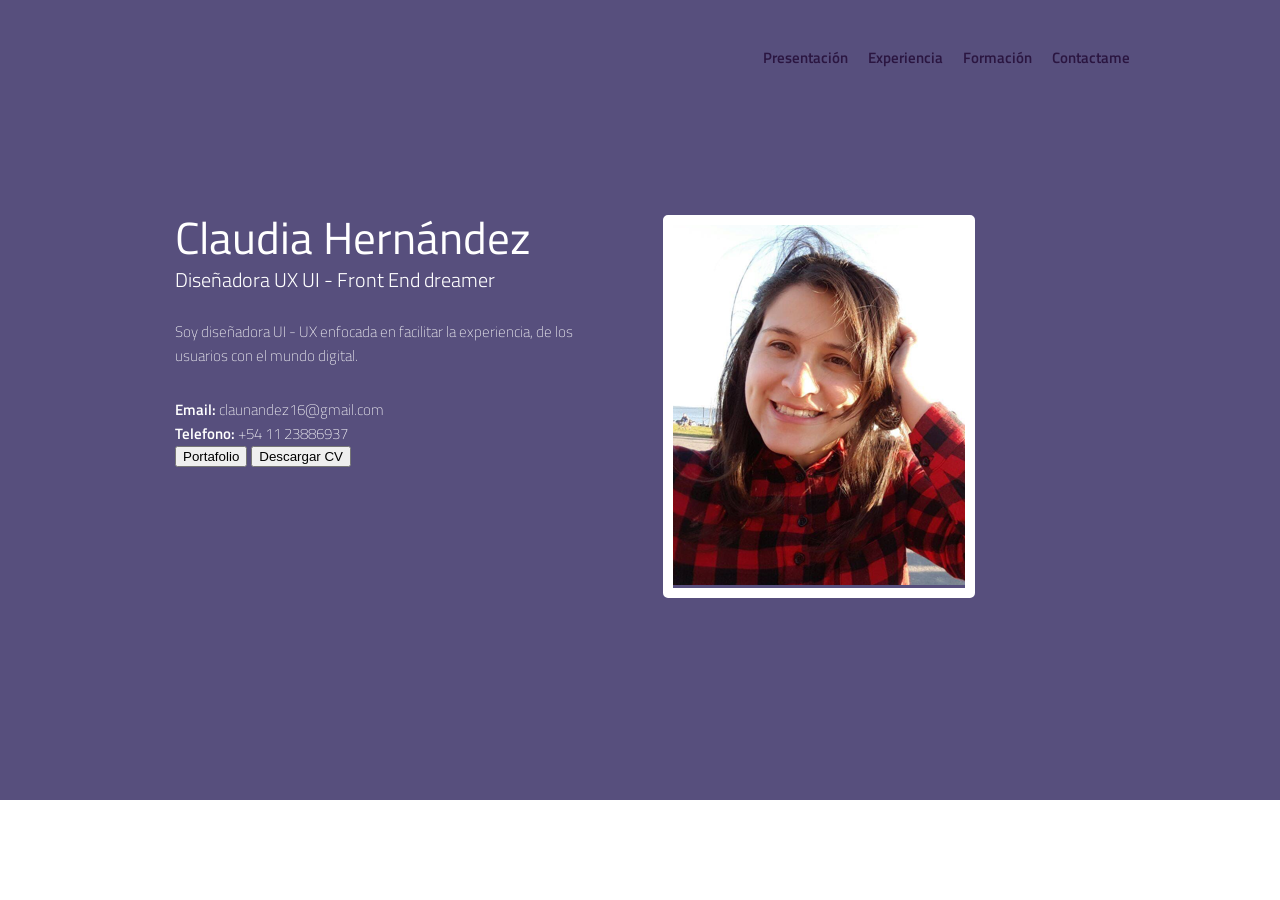
==== cv.html @ eb266351 "General information module" ====
<!DOCTYPE html>
<html lang="en">

<head>
    <meta charset="UTF-8">
    <meta name="viewport" content="width=device-width, initial-scale=1.0">
    <meta http-equiv="X-UA-Compatible" content="ie=edge">
    <link href="./css/reset.css" rel="stylesheet">
    <link href="./css/styles.css" rel="stylesheet">
    <link href="https://fonts.googleapis.com/css?family=Titillium+Web:200,300,400,600,700,900&display=swap" rel="stylesheet">
    <title>CV</title>
</head>

<body>
    <!--Módulo inicial-->
<div class="container">
    <div class="presentation">
        <nav>
            <ol>
                <li>Presentación</li>
                <li>Experiencia</li>
                <li>Formación</li>
                <li>Contactame</li>
            </ol>
        </nav>
        <article>
            <div class="general_info">
                <h1>Claudia Hernández</h1>
                <h2>Diseñadora UX UI - Front End dreamer</h2>
                <p>Soy diseñadora UI - UX enfocada en facilitar la experiencia, de los usuarios con el mundo digital.</p>
                <p><span>Email: </span>claunandez16@gmail.com <br><span>Telefono: </span> +54 11 23886937</p>
                <div>
                    <button name="button">Portafolio</button>
                    <button name="button">Descargar CV</button>
                </div>  
            </div>
            <div class="photo">
                <img src="images/photo.png">
            </div>
        </article>
        <aside>
        </aside>
    </div>
    <!--Logos-->
    <div>
    </div>
    <!--Experiencia laboral-->
    <div>
        <div></div>
        <div>
            <div></div>
            <div></div>
            <div></div>
        </div>
    </div>
    <!--Footer-->
    <footer>
        <div></div>
        <div></div>
    </footer>
</div>
</body>

</html>
---- css/styles.css ----
.presentation {
    background-color: #574F7D;
    height: 700px; 
    padding: 50px;
}

nav ol {
    display: flex;
    flex-direction: row;
    justify-content: flex-end;
    margin-right: 100px;
}

nav li {
    font-size: 15px;
    font-family: 'Titillium Web', sans-serif;
    font-weight: 600;
    color: #2B1641;
    padding-left: 20px;
}

article {
    padding: 150px 0px 0px 125px;
    display: flex;
    justify-content: space-between;
    width: 800px;
}

h1 {
    font-family: 'Titillium Web', sans-serif;
    font-size: 45px;
    color: #ffffff;
}

h2 {
    font-family: 'Titillium Web', sans-serif;
    font-size: 20px;
    color: #ffffff;
    font-weight: 300;
    margin-top: 10px;
}

p {
    margin-top: 30px;
    width: 400px;
    line-height: 24px;
}

.general_info p {
    font-family: 'Titillium Web', sans-serif;
    font-size: 15px;
    color: #ffffff;
    font-weight: 200;
}

span {
    font-weight: 600;
}

.photo {
    display: inline-block;
    border-radius: 5px;
    border: 10px solid #fff;
}
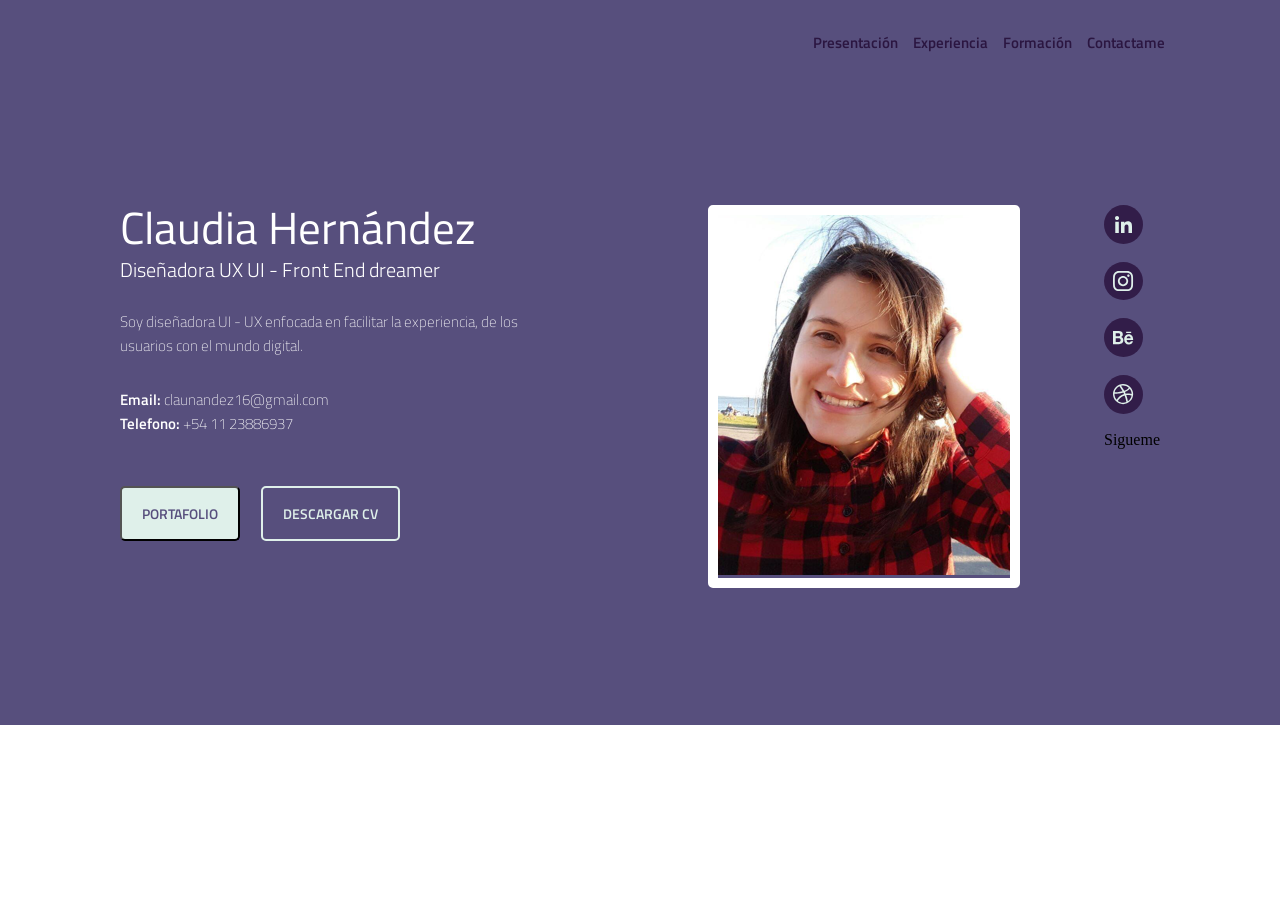
==== commit e875d661: "Primary module_second commit" ====
--- a/cv.html
+++ b/cv.html
@@ -13,8 +13,7 @@
 
 <body>
     <!--Módulo inicial-->
-<div class="container">
-    <div class="presentation">
+    <div class="container">
         <nav>
             <ol>
                 <li>Presentación</li>
@@ -23,42 +22,50 @@
                 <li>Contactame</li>
             </ol>
         </nav>
-        <article>
-            <div class="general_info">
-                <h1>Claudia Hernández</h1>
-                <h2>Diseñadora UX UI - Front End dreamer</h2>
-                <p>Soy diseñadora UI - UX enfocada en facilitar la experiencia, de los usuarios con el mundo digital.</p>
-                <p><span>Email: </span>claunandez16@gmail.com <br><span>Telefono: </span> +54 11 23886937</p>
-                <div>
-                    <button name="button">Portafolio</button>
-                    <button name="button">Descargar CV</button>
-                </div>  
-            </div>
-            <div class="photo">
-                <img src="images/photo.png">
-            </div>
-        </article>
-        <aside>
-        </aside>
-    </div>
-    <!--Logos-->
-    <div>
-    </div>
-    <!--Experiencia laboral-->
-    <div>
-        <div></div>
+        <div class="presentation">
+            <article>
+                <div class="general_info">
+                    <h1>Claudia Hernández</h1>
+                    <h2>Diseñadora UX UI - Front End dreamer</h2>
+                    <p>Soy diseñadora UI - UX enfocada en facilitar la experiencia, de los usuarios con el mundo digital.</p>
+                    <p><span>Email: </span>claunandez16@gmail.com <br><span>Telefono: </span> +54 11 23886937</p>
+                    <div class="main_buttons">
+                        <button class="b_primary" name="button">Portafolio</button>
+                        <button class="b_secondary" name="button">Descargar CV</button>
+                    </div>
+                </div>
+                <div class="photo">
+                    <img src="images/photo.png">
+                </div>
+            </article>
+            <aside>
+                <ul>
+                    <li><img src="images/linkedin.svg" alt="linkedin"></li>
+                    <li><img src="images/instagram.svg" alt="instagram"></li>
+                    <li><img src="images/behance.svg" alt="behance"></li>
+                    <li><img src="images/dribbble.svg" alt="linkedin"></li>
+                    <li>Sigueme</li>
+                </ul>
+            </aside>
+        </div>
+        <!--Logos-->
+        <div>
+        </div>
+        <!--Experiencia laboral-->
         <div>
             <div></div>
+            <div>
+                <div></div>
+                <div></div>
+                <div></div>
+            </div>
+        </div>
+        <!--Footer-->
+        <footer>
             <div></div>
             <div></div>
-        </div>
+        </footer>
     </div>
-    <!--Footer-->
-    <footer>
-        <div></div>
-        <div></div>
-    </footer>
-</div>
 </body>
 
 </html>
--- a/css/styles.css
+++ b/css/styles.css
@@ -1,8 +1,11 @@
-
 .presentation {
     background-color: #574F7D;
-    height: 700px; 
-    padding: 50px;
+    height: 400px;
+    padding: 120px;
+}
+
+nav {
+    background-color: #574F7D;
 }
 
 nav ol {
@@ -17,14 +20,14 @@
     font-family: 'Titillium Web', sans-serif;
     font-weight: 600;
     color: #2B1641;
-    padding-left: 20px;
+    padding: 35px 15px 35px 0;
 }
 
 article {
-    padding: 150px 0px 0px 125px;
     display: flex;
     justify-content: space-between;
-    width: 800px;
+    width: 900px;
+    float: left;
 }
 
 h1 {
@@ -62,4 +65,42 @@
     display: inline-block;
     border-radius: 5px;
     border: 10px solid #fff;
+}
+
+.main_buttons {
+    margin-top: 50px;
+    display: flex;
+    justify-content: space-between;
+    width: 280px;
+}
+
+.b_primary {
+    padding: 15px 20px;
+    border-radius: 5px;
+    font-family: 'Titillium Web', sans-serif;
+    background-color: #DFF0EA;
+    color: #574F7D;
+    font-weight: 600;
+    text-transform: uppercase;
+    font-size: 14px;
+}
+
+.b_secondary {
+    padding: 15px 20px;
+    border-radius: 5px;
+    border: 2px solid #DFF0EA;
+    font-family: 'Titillium Web', sans-serif;
+    color: #DFF0EA;
+    font-weight: 600;
+    text-transform: uppercase;
+    font-size: 14px;
+    background: none;
+}
+
+aside {
+    float: right;
+}
+
+aside li {
+    margin-bottom: 15px;
 }
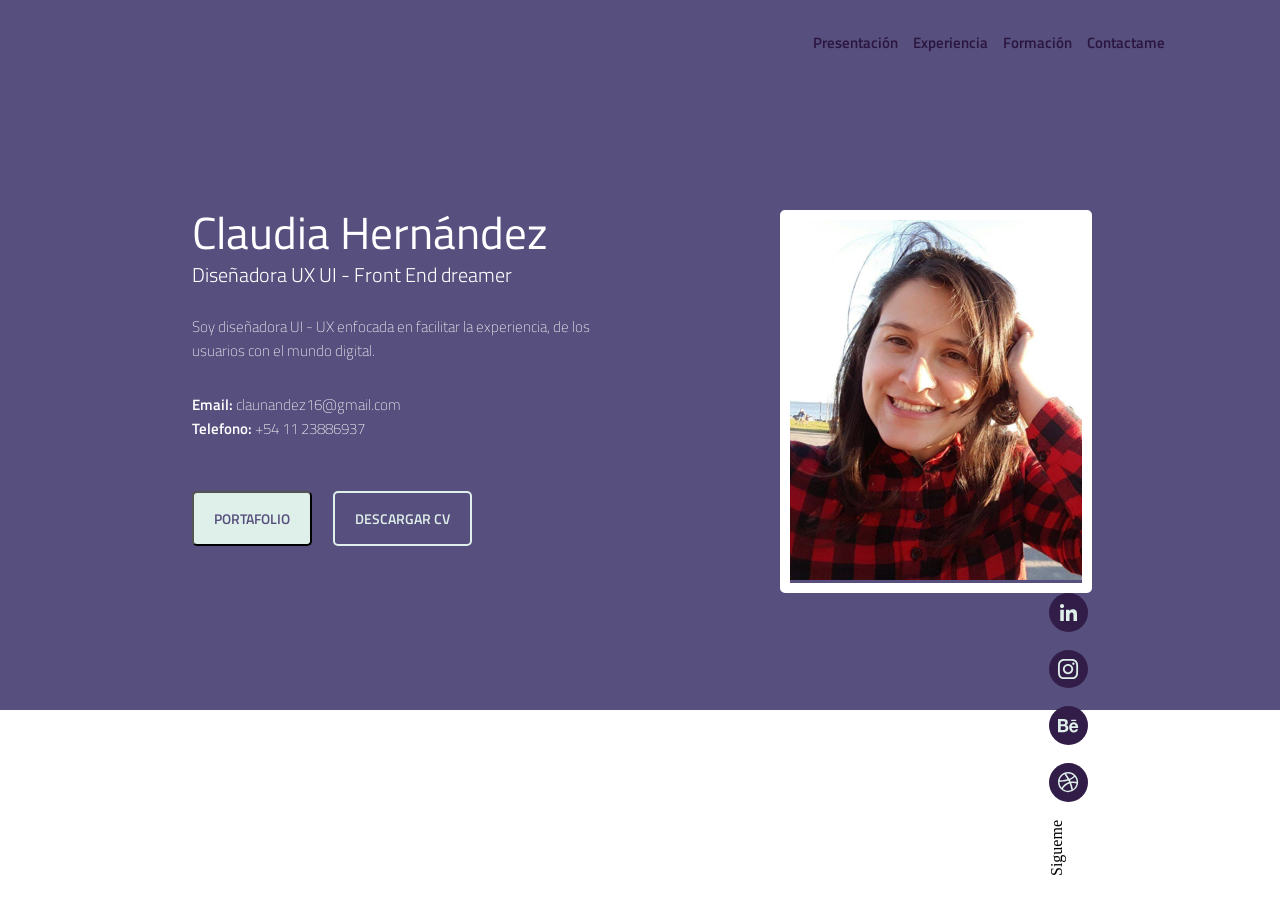
==== commit f56f00d1: "Refactoring code" ====
--- a/cv.html
+++ b/cv.html
@@ -44,8 +44,8 @@
                     <li><img src="images/instagram.svg" alt="instagram"></li>
                     <li><img src="images/behance.svg" alt="behance"></li>
                     <li><img src="images/dribbble.svg" alt="linkedin"></li>
-                    <li>Sigueme</li>
                 </ul>
+                <div class="texto_vertical">Sigueme</div>
             </aside>
         </div>
         <!--Logos-->
--- a/css/styles.css
+++ b/css/styles.css
@@ -1,7 +1,7 @@
 .presentation {
     background-color: #574F7D;
-    height: 400px;
-    padding: 120px;
+    height: 500px;
+    padding: 125px 15% 0 15%; 
 }
 
 nav {
@@ -103,4 +103,9 @@
 
 aside li {
     margin-bottom: 15px;
+}
+
+.texto_vertical {
+    writing-mode: vertical-lr;
+    transform: rotate(180deg);
 }
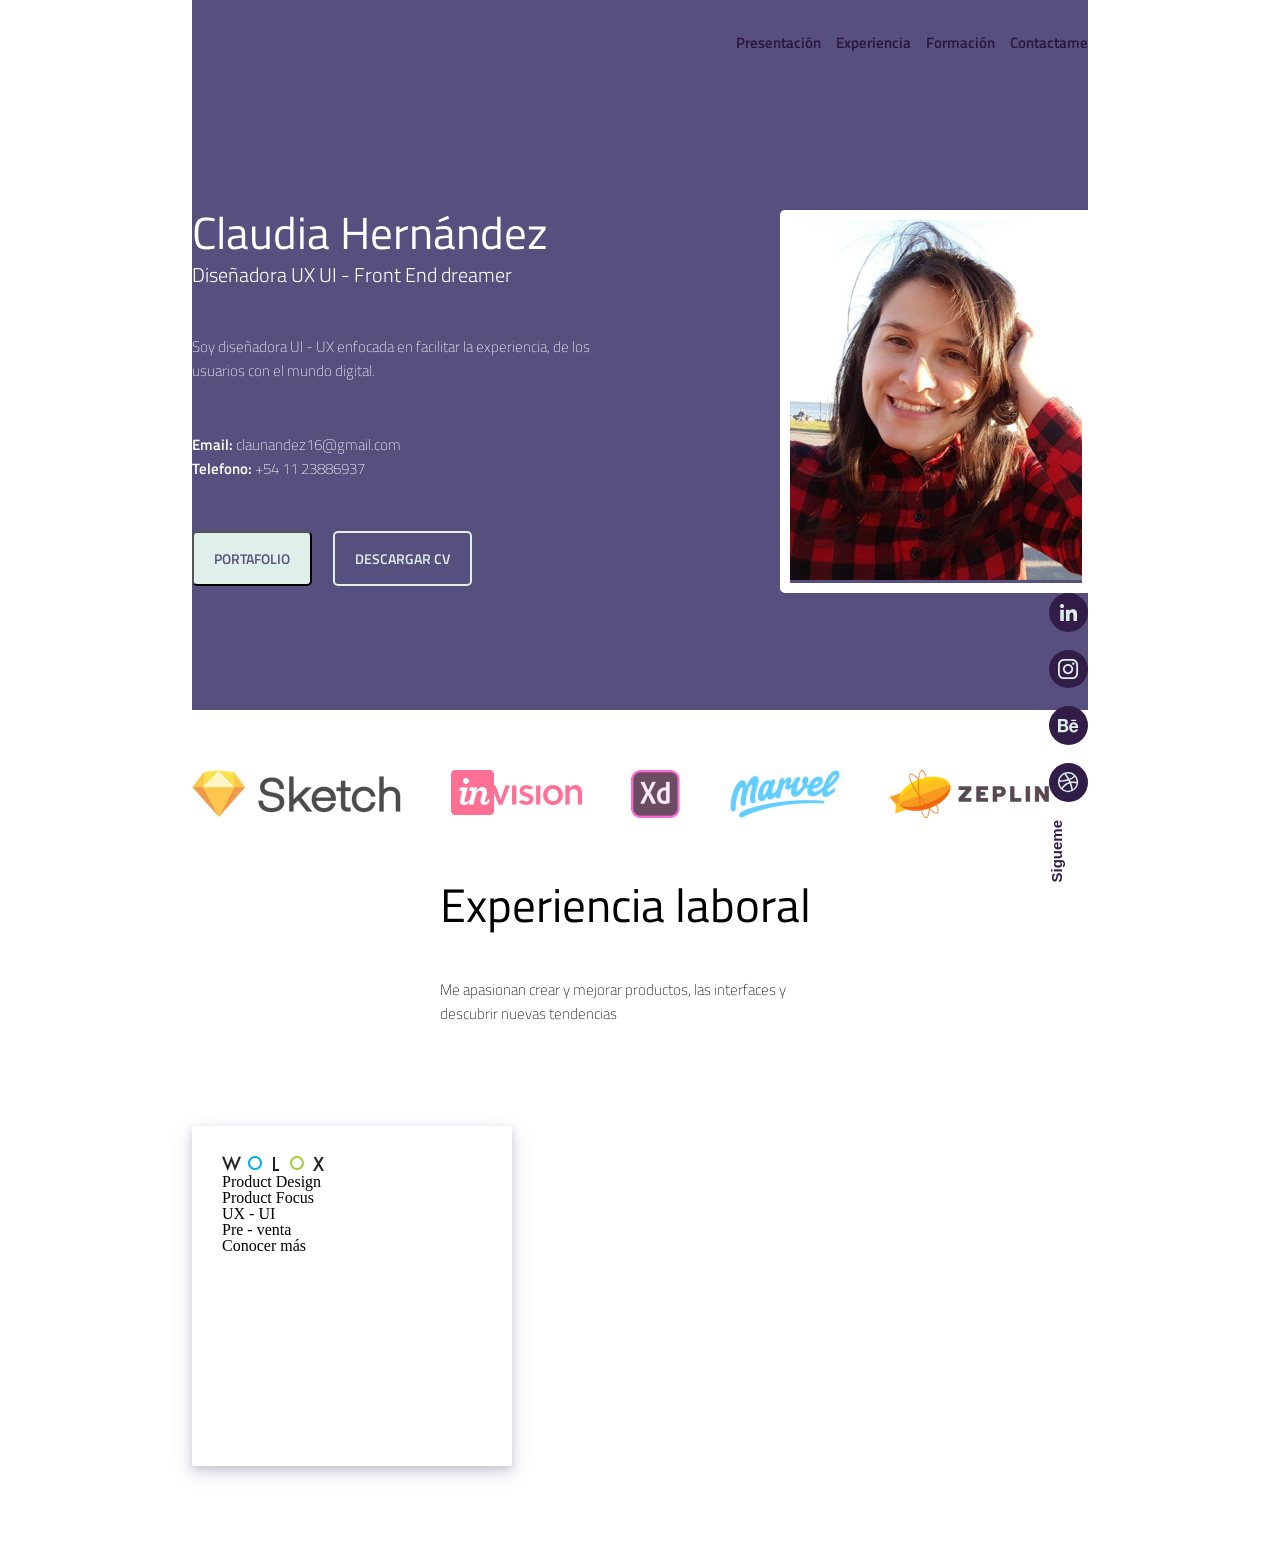
==== commit 40efc642: "Second module" ====
--- a/cv.html
+++ b/cv.html
@@ -49,15 +49,32 @@
             </aside>
         </div>
         <!--Logos-->
-        <div>
+        <div class="logos">
+            <ol>
+                <li><img src="images/sketch.png" alt="sketch"></li>
+                <li><img src="images/invision_logo.png" alt="invision"></li>
+                <li><img src="images/adobe_xd_logo.png" alt="adobe_xd"></li>
+                <li><img src="images/marvel_logo.png" alt="marvel"></li>
+                <li><img src="images/zeplin_logo.png" alt="zeplin"></li>
+            </ol>
         </div>
         <!--Experiencia laboral-->
         <div>
-            <div></div>
-            <div>
-                <div></div>
-                <div></div>
-                <div></div>
+            <div class="centrar">
+                <h3>Experiencia laboral</h3>
+                <p>Me apasionan crear y mejorar productos, las interfaces y descubrir nuevas tendencias</p>
+            </div>
+            <div class="boxes">
+                <div class="box">
+                    <img src="images/img-logo-wolox-color-93cbcc9f2c.png" alt="">
+                    <h4>Product Design</h4>
+                    <ul>
+                        <li>Product Focus</li>
+                        <li>UX - UI</li>
+                        <li>Pre - venta</li>
+                    </ul>
+                    <div>Conocer más</div>
+                </div>
             </div>
         </div>
         <!--Footer-->
--- a/css/styles.css
+++ b/css/styles.css
@@ -1,18 +1,23 @@
+.container {
+    padding: 0 15%;
+}
 .presentation {
     background-color: #574F7D;
     height: 500px;
-    padding: 125px 15% 0 15%; 
+    padding-top: 125px;
 }
 
 nav {
     background-color: #574F7D;
 }
 
-nav ol {
+ol {
     display: flex;
     flex-direction: row;
+}
+
+nav ol {
     justify-content: flex-end;
-    margin-right: 100px;
 }
 
 nav li {
@@ -20,7 +25,7 @@
     font-family: 'Titillium Web', sans-serif;
     font-weight: 600;
     color: #2B1641;
-    padding: 35px 15px 35px 0;
+    padding: 35px 0 35px 15px;
 }
 
 article {
@@ -45,16 +50,17 @@
 }
 
 p {
-    margin-top: 30px;
+    margin-top: 50px;
     width: 400px;
     line-height: 24px;
+    font-family: 'Titillium Web', sans-serif;
+    font-size: 15px;
+    font-weight: 200;
 }
 
 .general_info p {
-    font-family: 'Titillium Web', sans-serif;
-    font-size: 15px;
     color: #ffffff;
-    font-weight: 200;
+ 
 }
 
 span {
@@ -108,4 +114,38 @@
 .texto_vertical {
     writing-mode: vertical-lr;
     transform: rotate(180deg);
-}+    color: #321D49;
+    font-family: 'Titillium Web', sans-serif;
+    font-size: 15px;
+    font-weight: 700;
+}
+
+.logos ol{
+    padding: 60px 0;
+    justify-content: space-between;
+}
+
+.centrar {
+    position: relative;
+    left: calc(50% - 200px);
+}
+
+h3 {
+    font-family: 'Titillium Web', sans-serif;
+    font-size: 47px;
+}
+
+.boxes{
+    padding: 100px 0;
+} 
+.box {
+    width: 320px;
+    height: 340px;
+    box-shadow: 0 4px 8px 0 rgba(87, 79, 125, 0.2), 0 6px 20px 0 rgba(87, 79, 125, 0.2);
+    padding: 30px;
+    box-sizing: border-box;
+
+}
+
+
+
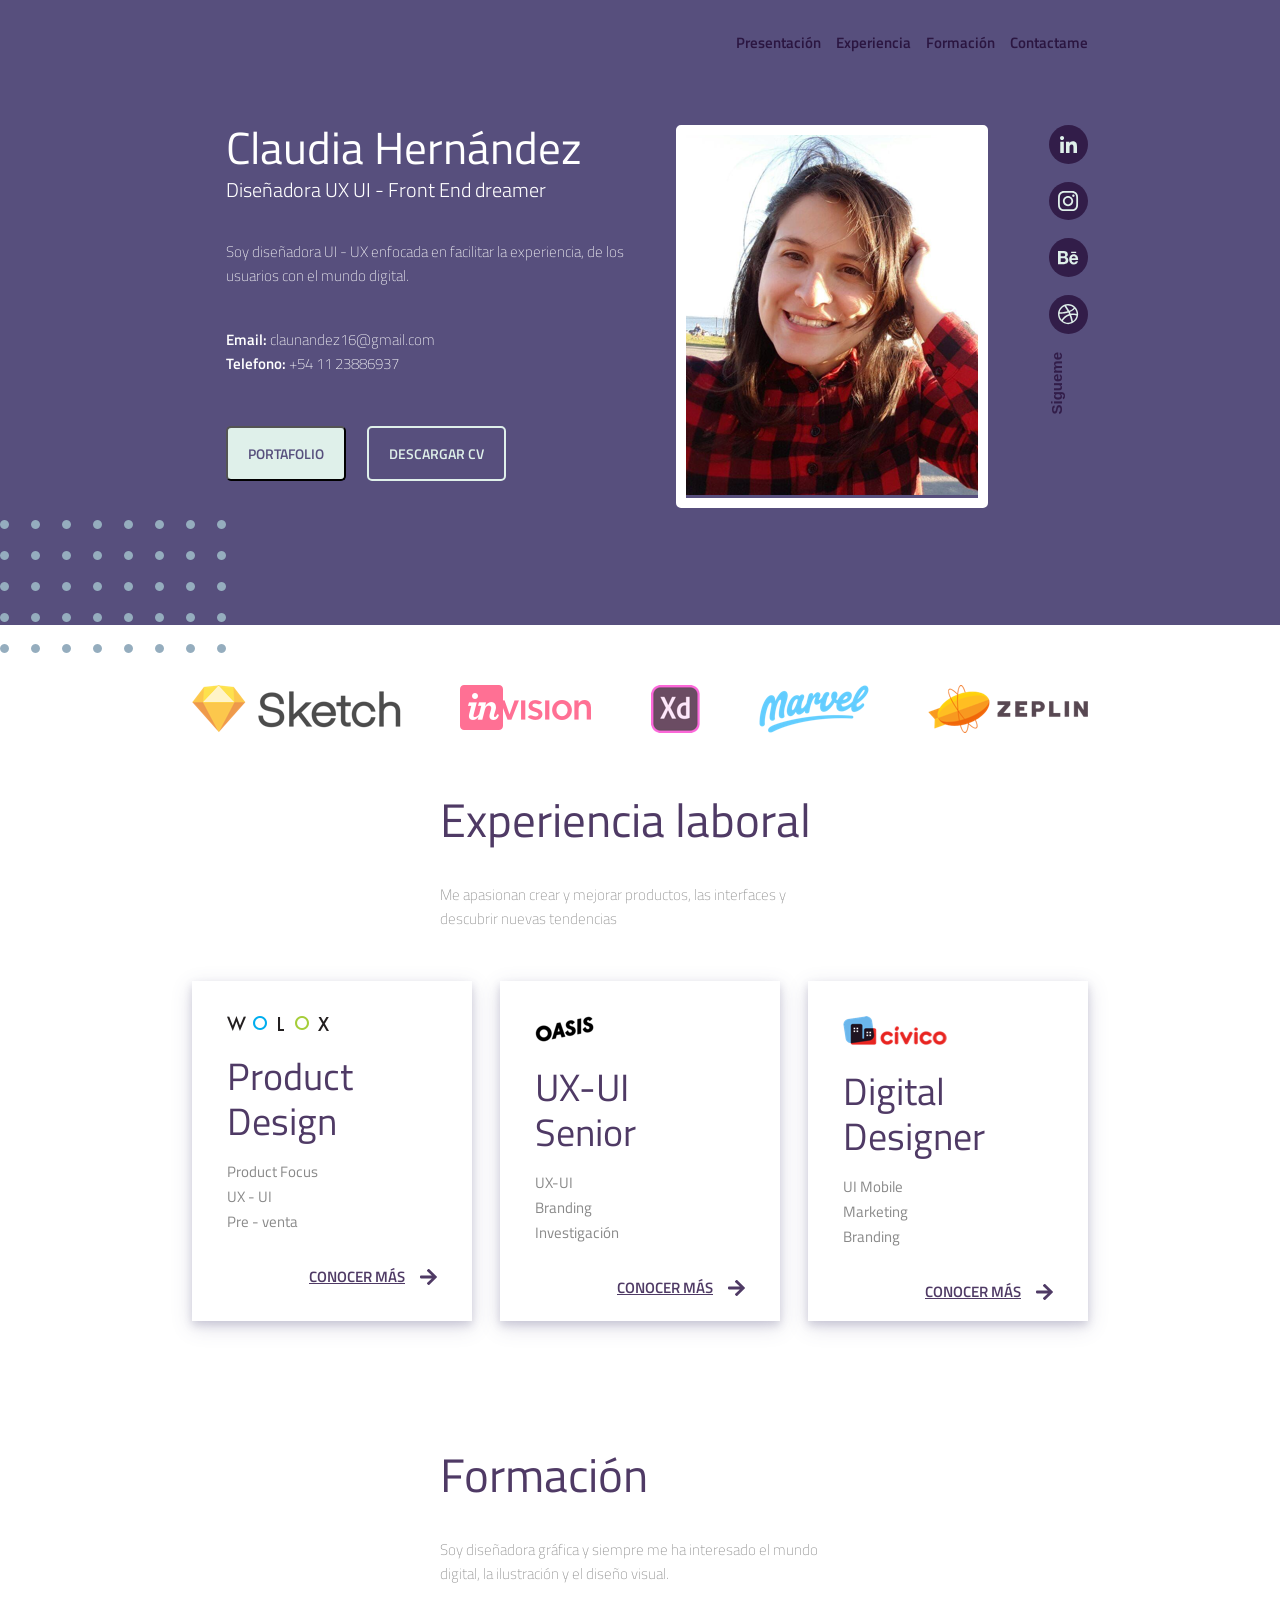
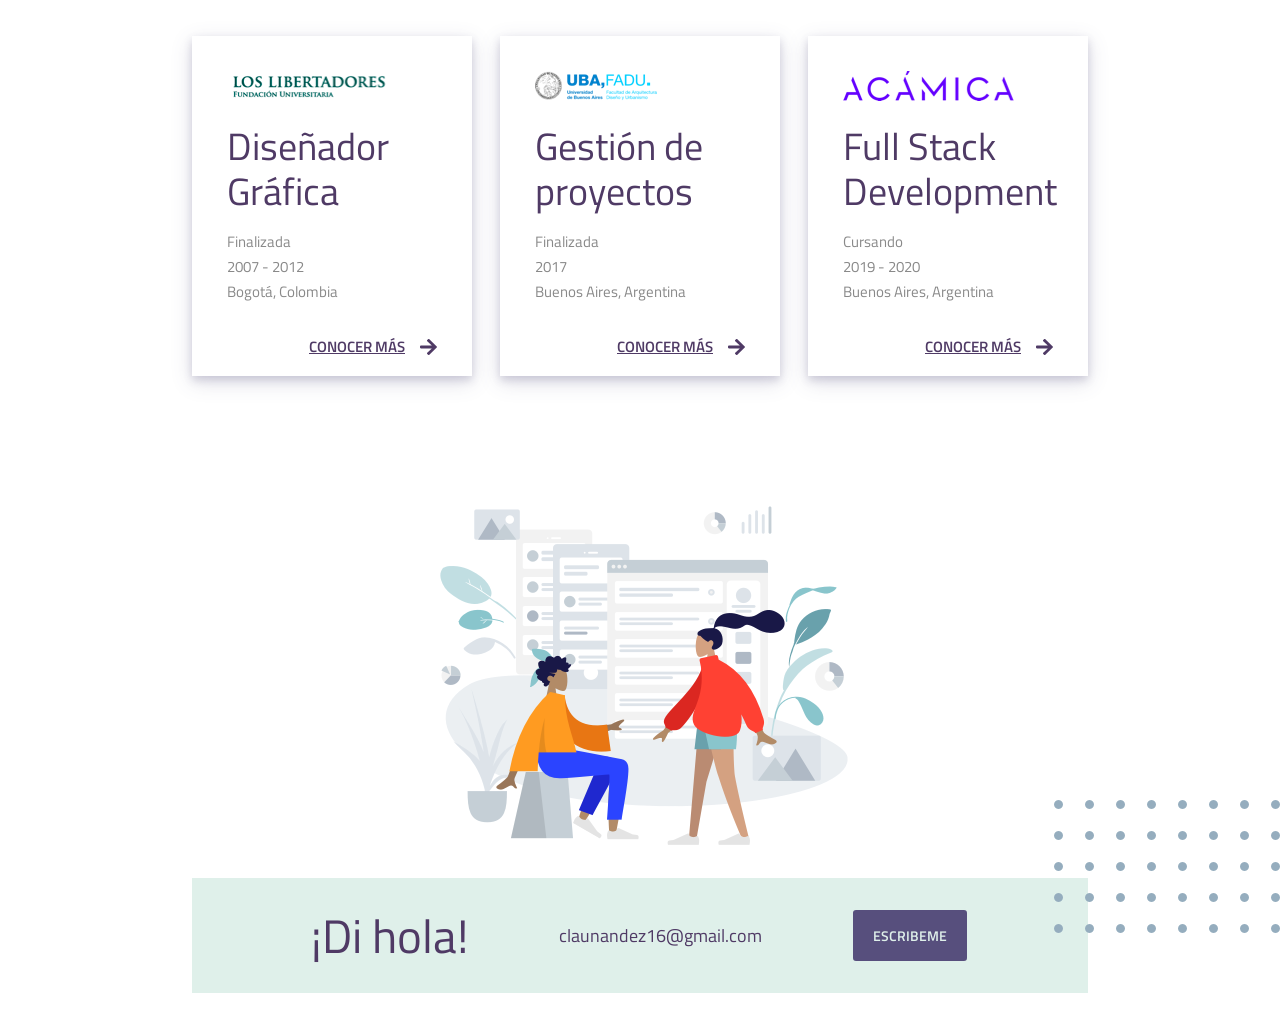
==== commit 166f502e: "Finalizacion maquetada" ====
--- a/cv.html
+++ b/cv.html
@@ -12,16 +12,18 @@
 </head>
 
 <body>
+    <img class="dots_1" src="images/dots_pattern.png">
+    <img class="dots_2" src="images/dots_pattern.png">
+    <nav>
+        <ol>
+            <li>Presentación</li>
+            <li>Experiencia</li>
+            <li>Formación</li>
+            <li>Contactame</li>
+        </ol>
+    </nav>
     <!--Módulo inicial-->
-    <div class="container">
-        <nav>
-            <ol>
-                <li>Presentación</li>
-                <li>Experiencia</li>
-                <li>Formación</li>
-                <li>Contactame</li>
-            </ol>
-        </nav>
+    <div class="container_first">
         <div class="presentation">
             <article>
                 <div class="general_info">
@@ -48,6 +50,8 @@
                 <div class="texto_vertical">Sigueme</div>
             </aside>
         </div>
+    </div>
+    <div class="container">
         <!--Logos-->
         <div class="logos">
             <ol>
@@ -62,25 +66,108 @@
         <div>
             <div class="centrar">
                 <h3>Experiencia laboral</h3>
-                <p>Me apasionan crear y mejorar productos, las interfaces y descubrir nuevas tendencias</p>
+                <p class="gray">Me apasionan crear y mejorar productos, las interfaces y descubrir nuevas tendencias</p>
             </div>
             <div class="boxes">
                 <div class="box">
-                    <img src="images/img-logo-wolox-color-93cbcc9f2c.png" alt="">
+                    <img src="images/img-logo-wolox-color-93cbcc9f2c.png" alt="wolox_logo">
                     <h4>Product Design</h4>
-                    <ul>
+                    <ul class="gray">
                         <li>Product Focus</li>
                         <li>UX - UI</li>
                         <li>Pre - venta</li>
                     </ul>
-                    <div>Conocer más</div>
+                    <div class="cta_link">
+                        <div class="style_link">Conocer más</div>
+                        <div><img src="images/arrow-right.svg" alt="arrow"></div>
+                    </div>
+                </div>
+                <div class="box">
+                    <img src="images/logo_oasis.png" alt="oasis_logo">
+                    <h4>UX-UI Senior</h4>
+                    <ul class="gray">
+                        <li>UX-UI</li>
+                        <li>Branding</li>
+                        <li>Investigación</li>
+                    </ul>
+                    <div class="cta_link">
+                        <div class="style_link">Conocer más</div>
+                        <div><img src="images/arrow-right.svg" alt="arrow"></div>
+                    </div>
+                </div>
+                <div class="box">
+                    <img src="images/civico_logo.png" alt="civico_logo">
+                    <h4>Digital Designer</h4>
+                    <ul class="gray">
+                        <li>UI Mobile</li>
+                        <li>Marketing</li>
+                        <li>Branding</li>
+                    </ul>
+                    <div class="cta_link">
+                        <div class="style_link">Conocer más</div>
+                        <div><img src="images/arrow-right.svg" alt="arrow"></div>
+                    </div>
+                </div>
+            </div>
+        </div>
+        <!--Formación-->
+        <div>
+            <div class="centrar">
+                <h3>Formación</h3>
+                <p class="gray">Soy diseñadora gráfica y siempre me ha interesado el mundo digital, la ilustración y el diseño visual.</p>
+            </div>
+            <div class="boxes">
+                <div class="box">
+                    <img src="images/logo_los_libertadores.png" alt="logo_los_libertadores">
+                    <h4>Diseñador Gráfica</h4>
+                    <ul class="gray">
+                        <li>Finalizada</li>
+                        <li>2007 - 2012</li>
+                        <li>Bogotá, Colombia</li>
+                    </ul>
+                    <div class="cta_link">
+                        <div class="style_link">Conocer más</div>
+                        <div><img src="images/arrow-right.svg" alt="arrow"></div>
+                    </div>
+                </div>
+                <div class="box">
+                    <img src="images/logo_fadu.png" alt="fadu_logo">
+                    <h4>Gestión de proyectos</h4>
+                    <ul class="gray">
+                        <li>Finalizada</li>
+                        <li>2017</li>
+                        <li>Buenos Aires, Argentina</li>
+                    </ul>
+                    <div class="cta_link">
+                        <div class="style_link">Conocer más</div>
+                        <div><img src="images/arrow-right.svg" alt="arrow"></div>
+                    </div>
+                </div>
+                <div class="box">
+                    <img src="images/logo_acamica.png" alt="acamica_logo">
+                    <h4>Full Stack Development</h4>
+                    <ul class="gray">
+                        <li>Cursando</li>
+                        <li>2019 - 2020</li>
+                        <li>Buenos Aires, Argentina</li>
+                    </ul>
+                    <div class="cta_link">
+                        <div class="style_link">Conocer más</div>
+                        <div><img src="images/arrow-right.svg" alt="arrow"></div>
+                    </div>
                 </div>
             </div>
         </div>
         <!--Footer-->
         <footer>
-            <div></div>
-            <div></div>
+            <div>
+                <img class="centrar" src="images/ilustration.png" alt="illustration">
+            </div>
+            <div class="contact">
+                <h3>¡Di hola!</h3>
+                <div>claunandez16@gmail.com</div>
+                <button class="b_secondary" name="button">Escribeme</button>
+            </div>
         </footer>
     </div>
 </body>
--- a/css/styles.css
+++ b/css/styles.css
@@ -1,14 +1,22 @@
 .container {
     padding: 0 15%;
 }
+
+.container_first {
+    background-color: #574F7D;
+    padding: 0 15%;
+}
+
 .presentation {
-    background-color: #574F7D;
     height: 500px;
     padding-top: 125px;
 }
 
 nav {
     background-color: #574F7D;
+    position: fixed;
+    width: 100%;
+    z-index: 100;
 }
 
 ol {
@@ -18,6 +26,8 @@
 
 nav ol {
     justify-content: flex-end;
+    right: 15%;
+    position: relative;
 }
 
 nav li {
@@ -31,7 +41,6 @@
 article {
     display: flex;
     justify-content: space-between;
-    width: 900px;
     float: left;
 }
 
@@ -50,7 +59,7 @@
 }
 
 p {
-    margin-top: 50px;
+    margin-top: 40px;
     width: 400px;
     line-height: 24px;
     font-family: 'Titillium Web', sans-serif;
@@ -60,7 +69,6 @@
 
 .general_info p {
     color: #ffffff;
- 
 }
 
 span {
@@ -71,6 +79,7 @@
     display: inline-block;
     border-radius: 5px;
     border: 10px solid #fff;
+    margin-left: 50px;
 }
 
 .main_buttons {
@@ -100,7 +109,7 @@
     font-weight: 600;
     text-transform: uppercase;
     font-size: 14px;
-    background: none;
+    background-color: #574F7D;
 }
 
 aside {
@@ -120,7 +129,7 @@
     font-weight: 700;
 }
 
-.logos ol{
+.logos ol {
     padding: 60px 0;
     justify-content: space-between;
 }
@@ -133,19 +142,81 @@
 h3 {
     font-family: 'Titillium Web', sans-serif;
     font-size: 47px;
-}
-
-.boxes{
-    padding: 100px 0;
-} 
+    color: #4F3A65;
+}
+
+.boxes {
+    padding: 50px 0 130px 0;
+    display: flex;
+    justify-content: space-between;
+}
+
 .box {
-    width: 320px;
+    width: 280px;
     height: 340px;
     box-shadow: 0 4px 8px 0 rgba(87, 79, 125, 0.2), 0 6px 20px 0 rgba(87, 79, 125, 0.2);
+    padding: 35px;
+    box-sizing: border-box;
+}
+
+h4 {
+    font-family: 'Titillium Web', sans-serif;
+    font-size: 38px;
+    width: 200px;
+    color: #4F3A65;
+    margin: 20px 0;
+    line-height: 45px;
+}
+
+.box ul li {
+    font-family: 'Titillium Web', sans-serif;
+    font-size: 15px;
+    padding-bottom: 10px;
+}
+
+.cta_link {
+    display: flex;
+    margin-top: 30px;
+    justify-content: flex-end;
+}
+
+.style_link {
+    font-family: 'Titillium Web', sans-serif;
+    font-size: 15px;
+    font-weight: 600;
+    padding-right: 15px;
+    text-transform: uppercase;
+    text-decoration: underline;
+    color: #4F3A65;
+}
+
+.gray {
+    color: #898989;
+}
+
+.contact {
+    display: flex;
+    justify-content: space-evenly;
+    align-items: center;
     padding: 30px;
-    box-sizing: border-box;
-
-}
-
-
-
+    background-color: #DFF0EA;
+    margin: 30px 0;
+}
+
+.contact div {
+    font-family: 'Titillium Web', sans-serif;
+    font-size: 18px;
+    color: #4F3A65;
+}
+
+.dots_1 {
+    position: relative;
+    top: 520px;
+    float: left;
+}
+
+.dots_2 {
+    position: absolute;
+    top: 2400px;
+    right: 0px;
+}
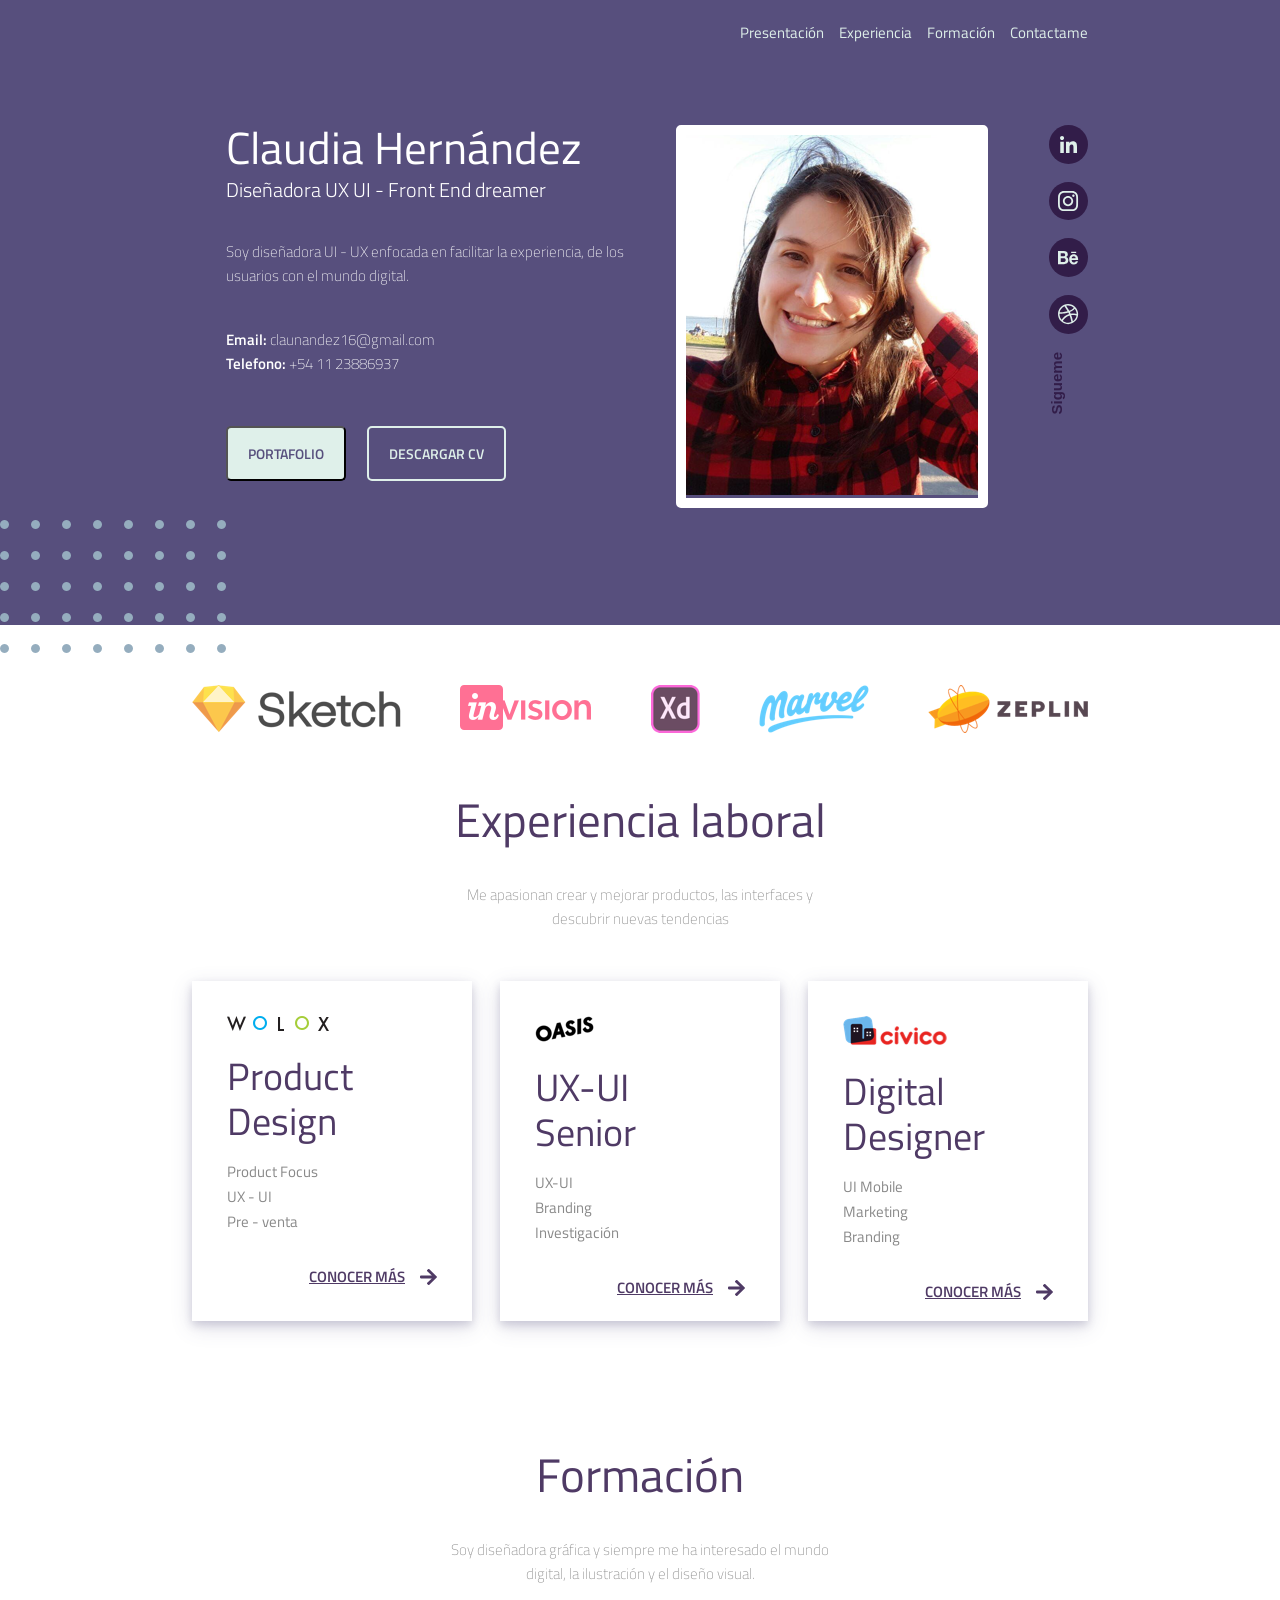
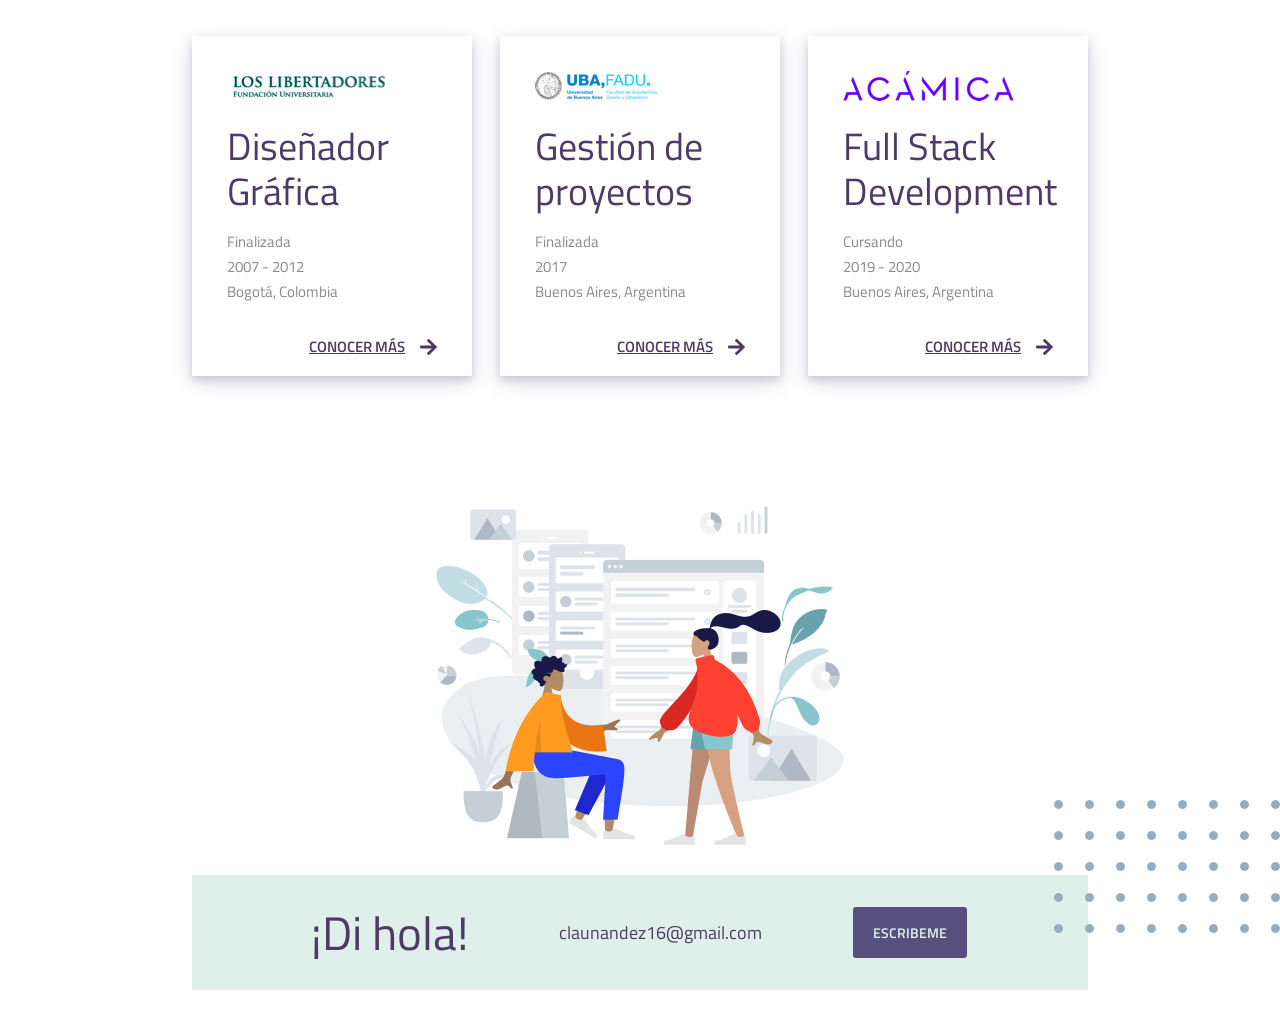
==== commit 6022d81f: "Final details" ====
--- a/cv.html
+++ b/cv.html
@@ -160,7 +160,7 @@
         </div>
         <!--Footer-->
         <footer>
-            <div>
+            <div class="illustration">
                 <img class="centrar" src="images/ilustration.png" alt="illustration">
             </div>
             <div class="contact">
--- a/css/styles.css
+++ b/css/styles.css
@@ -33,9 +33,9 @@
 nav li {
     font-size: 15px;
     font-family: 'Titillium Web', sans-serif;
-    font-weight: 600;
-    color: #2B1641;
-    padding: 35px 0 35px 15px;
+    font-weight: 500;
+    color: #DFF0EA;
+    padding: 25px 0 25px 15px;
 }
 
 article {
@@ -59,12 +59,13 @@
 }
 
 p {
-    margin-top: 40px;
+    padding-top: 40px;
     width: 400px;
     line-height: 24px;
     font-family: 'Titillium Web', sans-serif;
     font-size: 15px;
     font-weight: 200;
+    margin: 0 auto;
 }
 
 .general_info p {
@@ -136,7 +137,7 @@
 
 .centrar {
     position: relative;
-    left: calc(50% - 200px);
+    text-align: center;
 }
 
 h3 {
@@ -219,4 +220,9 @@
     position: absolute;
     top: 2400px;
     right: 0px;
+}
+
+.illustration {
+    display: flex;
+    justify-content: center;
 }
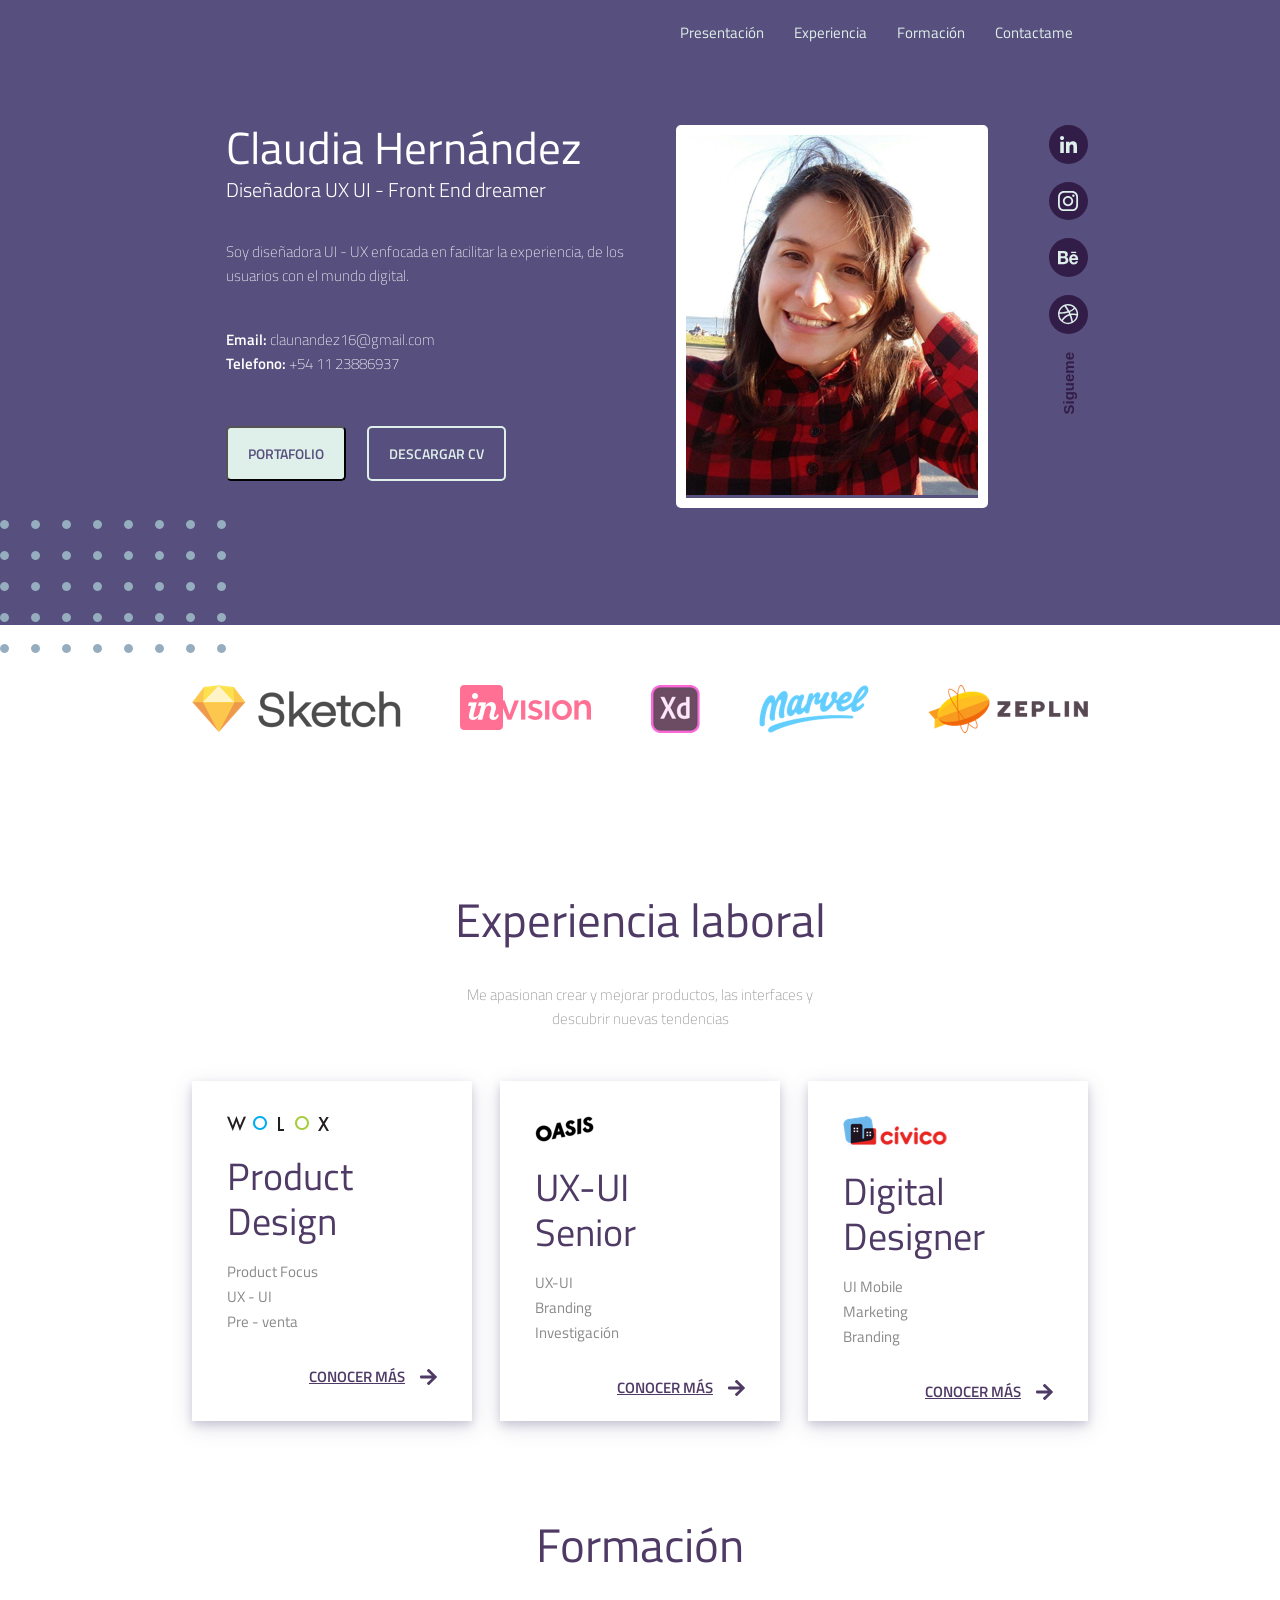
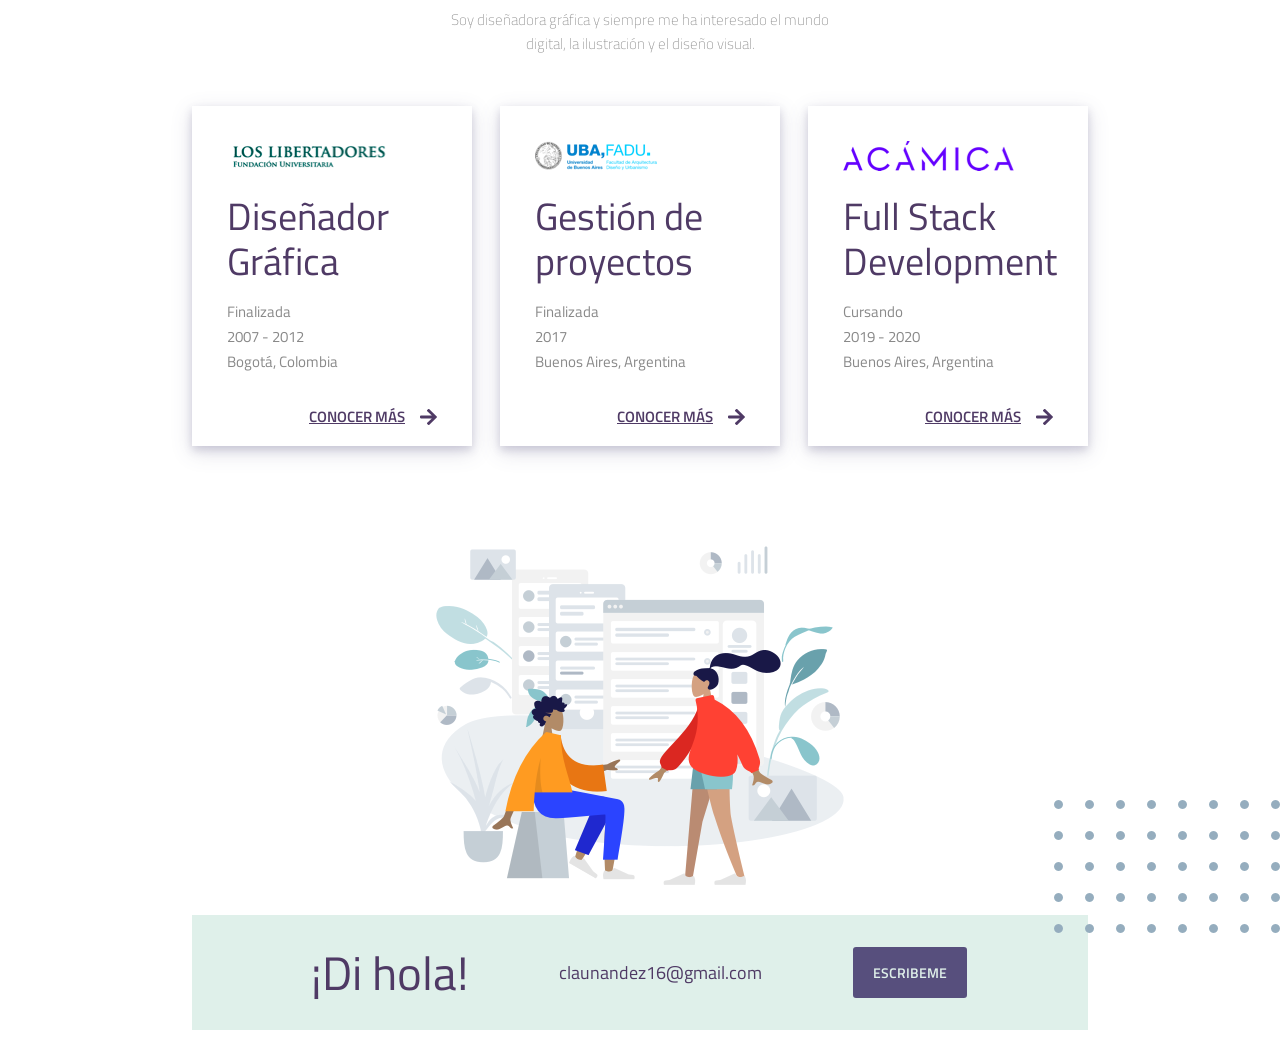
==== commit 7945d28b: "Links and final details" ====
--- a/cv.html
+++ b/cv.html
@@ -16,15 +16,15 @@
     <img class="dots_2" src="images/dots_pattern.png">
     <nav>
         <ol>
-            <li>Presentación</li>
-            <li>Experiencia</li>
-            <li>Formación</li>
-            <li>Contactame</li>
+            <li><a href="#presentation">Presentación</a></li>
+            <li><a href="#experiencia" title="experiencia">Experiencia</a></li>
+            <li><a href="#formacion">Formación</a></li>
+            <li><a href="#contacto">Contactame</a></li>
         </ol>
     </nav>
     <!--Módulo inicial-->
     <div class="container_first">
-        <div class="presentation">
+        <div id="presentation">
             <article>
                 <div class="general_info">
                     <h1>Claudia Hernández</h1>
@@ -32,8 +32,8 @@
                     <p>Soy diseñadora UI - UX enfocada en facilitar la experiencia, de los usuarios con el mundo digital.</p>
                     <p><span>Email: </span>claunandez16@gmail.com <br><span>Telefono: </span> +54 11 23886937</p>
                     <div class="main_buttons">
-                        <button class="b_primary" name="button">Portafolio</button>
-                        <button class="b_secondary" name="button">Descargar CV</button>
+                        <button class="b_primary" name="button"><a href="https://www.behance.net/clodette" target="_blank">Portafolio</a></button>
+                        <button class="b_secondary" name="button"><a href="https://drive.google.com/file/d/1eKxVypLVcH1aI11pEOpkawXvYsY9GJwi/view?usp=sharing" target="_blank"> DESCARGAR CV</a></button>
                     </div>
                 </div>
                 <div class="photo">
@@ -42,10 +42,18 @@
             </article>
             <aside>
                 <ul>
-                    <li><img src="images/linkedin.svg" alt="linkedin"></li>
-                    <li><img src="images/instagram.svg" alt="instagram"></li>
-                    <li><img src="images/behance.svg" alt="behance"></li>
-                    <li><img src="images/dribbble.svg" alt="linkedin"></li>
+                    <li>
+                        <a href="https://www.linkedin.com/in/clodette/" target="_blank"><img src="images/linkedin.svg" alt="linkedin"></a>
+                    </li>
+                    <li>
+                        <a href="https://www.instagram.com/clodetteh/" target="_blank"><img src="images/instagram.svg" alt="instagram"></a>
+                    </li>
+                    <li>
+                        <a href="https://www.behance.net/clodette" target="_blank"><img src="images/behance.svg" alt="behance"></a>
+                    </li>
+                    <li>
+                        <a href="https://dribbble.com/clodette" target="_blank"><img src="images/dribbble.svg" alt="linkedin"></a>
+                    </li>
                 </ul>
                 <div class="texto_vertical">Sigueme</div>
             </aside>
@@ -64,8 +72,8 @@
         </div>
         <!--Experiencia laboral-->
         <div>
-            <div class="centrar">
-                <h3>Experiencia laboral</h3>
+            <div id="experiencia" class="centrar">
+                <h3 class="title">Experiencia laboral</h3>
                 <p class="gray">Me apasionan crear y mejorar productos, las interfaces y descubrir nuevas tendencias</p>
             </div>
             <div class="boxes">
@@ -78,7 +86,7 @@
                         <li>Pre - venta</li>
                     </ul>
                     <div class="cta_link">
-                        <div class="style_link">Conocer más</div>
+                        <div class="style_link"><a href="https://www.wolox.com.ar/" target="_blank">Conocer más</a></div>
                         <div><img src="images/arrow-right.svg" alt="arrow"></div>
                     </div>
                 </div>
@@ -91,7 +99,7 @@
                         <li>Investigación</li>
                     </ul>
                     <div class="cta_link">
-                        <div class="style_link">Conocer más</div>
+                        <div class="style_link"><a href="https://www.oasiscollections.com/" target="_blank">Conocer más</a></div>
                         <div><img src="images/arrow-right.svg" alt="arrow"></div>
                     </div>
                 </div>
@@ -104,16 +112,16 @@
                         <li>Branding</li>
                     </ul>
                     <div class="cta_link">
-                        <div class="style_link">Conocer más</div>
+                        <div class="style_link"><a href="https://www.civico.com" target="_blank">Conocer más</a></div>
                         <div><img src="images/arrow-right.svg" alt="arrow"></div>
                     </div>
                 </div>
             </div>
         </div>
         <!--Formación-->
-        <div>
+        <div id="formacion">
             <div class="centrar">
-                <h3>Formación</h3>
+                <h3 class="title">Formación</h3>
                 <p class="gray">Soy diseñadora gráfica y siempre me ha interesado el mundo digital, la ilustración y el diseño visual.</p>
             </div>
             <div class="boxes">
@@ -126,7 +134,7 @@
                         <li>Bogotá, Colombia</li>
                     </ul>
                     <div class="cta_link">
-                        <div class="style_link">Conocer más</div>
+                        <div class="style_link"><a href="https://www.ulibertadores.edu.co/" target="_blank">Conocer más</a></div>
                         <div><img src="images/arrow-right.svg" alt="arrow"></div>
                     </div>
                 </div>
@@ -139,7 +147,7 @@
                         <li>Buenos Aires, Argentina</li>
                     </ul>
                     <div class="cta_link">
-                        <div class="style_link">Conocer más</div>
+                        <div class="style_link"><a href="http://www.fadu.uba.ar/post/1416-162-de-carrera-de-especializacin-en-gestin-estratgica-de-diseo-ged" target="_blank">Conocer más</a></div>
                         <div><img src="images/arrow-right.svg" alt="arrow"></div>
                     </div>
                 </div>
@@ -152,21 +160,21 @@
                         <li>Buenos Aires, Argentina</li>
                     </ul>
                     <div class="cta_link">
-                        <div class="style_link">Conocer más</div>
+                        <div class="style_link"><a href="https://www.acamica.com/desarrollo-web-full-stack" target="_blank">Conocer más</a></div>
                         <div><img src="images/arrow-right.svg" alt="arrow"></div>
                     </div>
                 </div>
             </div>
         </div>
         <!--Footer-->
-        <footer>
-            <div class="illustration">
+        <footer id="contacto">
+            <div class="illustration title">
                 <img class="centrar" src="images/ilustration.png" alt="illustration">
             </div>
             <div class="contact">
                 <h3>¡Di hola!</h3>
                 <div>claunandez16@gmail.com</div>
-                <button class="b_secondary" name="button">Escribeme</button>
+                <button class="b_secondary" name="button"><a href="mailto:claunandez16@gmail.com" target="_blank">Escribeme</a></button>
             </div>
         </footer>
     </div>
--- a/css/styles.css
+++ b/css/styles.css
@@ -7,7 +7,7 @@
     padding: 0 15%;
 }
 
-.presentation {
+#presentation {
     height: 500px;
     padding-top: 125px;
 }
@@ -28,6 +28,7 @@
     justify-content: flex-end;
     right: 15%;
     position: relative;
+    padding: 15px 0;
 }
 
 nav li {
@@ -35,7 +36,13 @@
     font-family: 'Titillium Web', sans-serif;
     font-weight: 500;
     color: #DFF0EA;
-    padding: 25px 0 25px 15px;
+    padding: 10px 15px;
+}
+
+nav li:hover,
+nav li a:active {
+    background-color: #4F3A65;
+    color: #ffffff;
 }
 
 article {
@@ -101,6 +108,12 @@
     font-size: 14px;
 }
 
+.b_primary:hover {
+    background-color: #574F7D;
+    border: 2px solid #DFF0EA;
+    color: #DFF0EA;
+}
+
 .b_secondary {
     padding: 15px 20px;
     border-radius: 5px;
@@ -113,6 +126,12 @@
     background-color: #574F7D;
 }
 
+.b_secondary:hover {
+    background-color: #DFF0EA;
+    color: #574F7D;
+    border: 2px solid #574F7D;
+}
+
 aside {
     float: right;
 }
@@ -128,6 +147,7 @@
     font-family: 'Titillium Web', sans-serif;
     font-size: 15px;
     font-weight: 700;
+    margin: 0 auto;
 }
 
 .logos ol {
@@ -146,8 +166,12 @@
     color: #4F3A65;
 }
 
+.title {
+    padding-top: 100px;
+}
+
 .boxes {
-    padding: 50px 0 130px 0;
+    padding-top: 50px;
     display: flex;
     justify-content: space-between;
 }
@@ -191,6 +215,10 @@
     color: #4F3A65;
 }
 
+.style_link:hover {
+    color: #95ADBE;
+}
+
 .gray {
     color: #898989;
 }
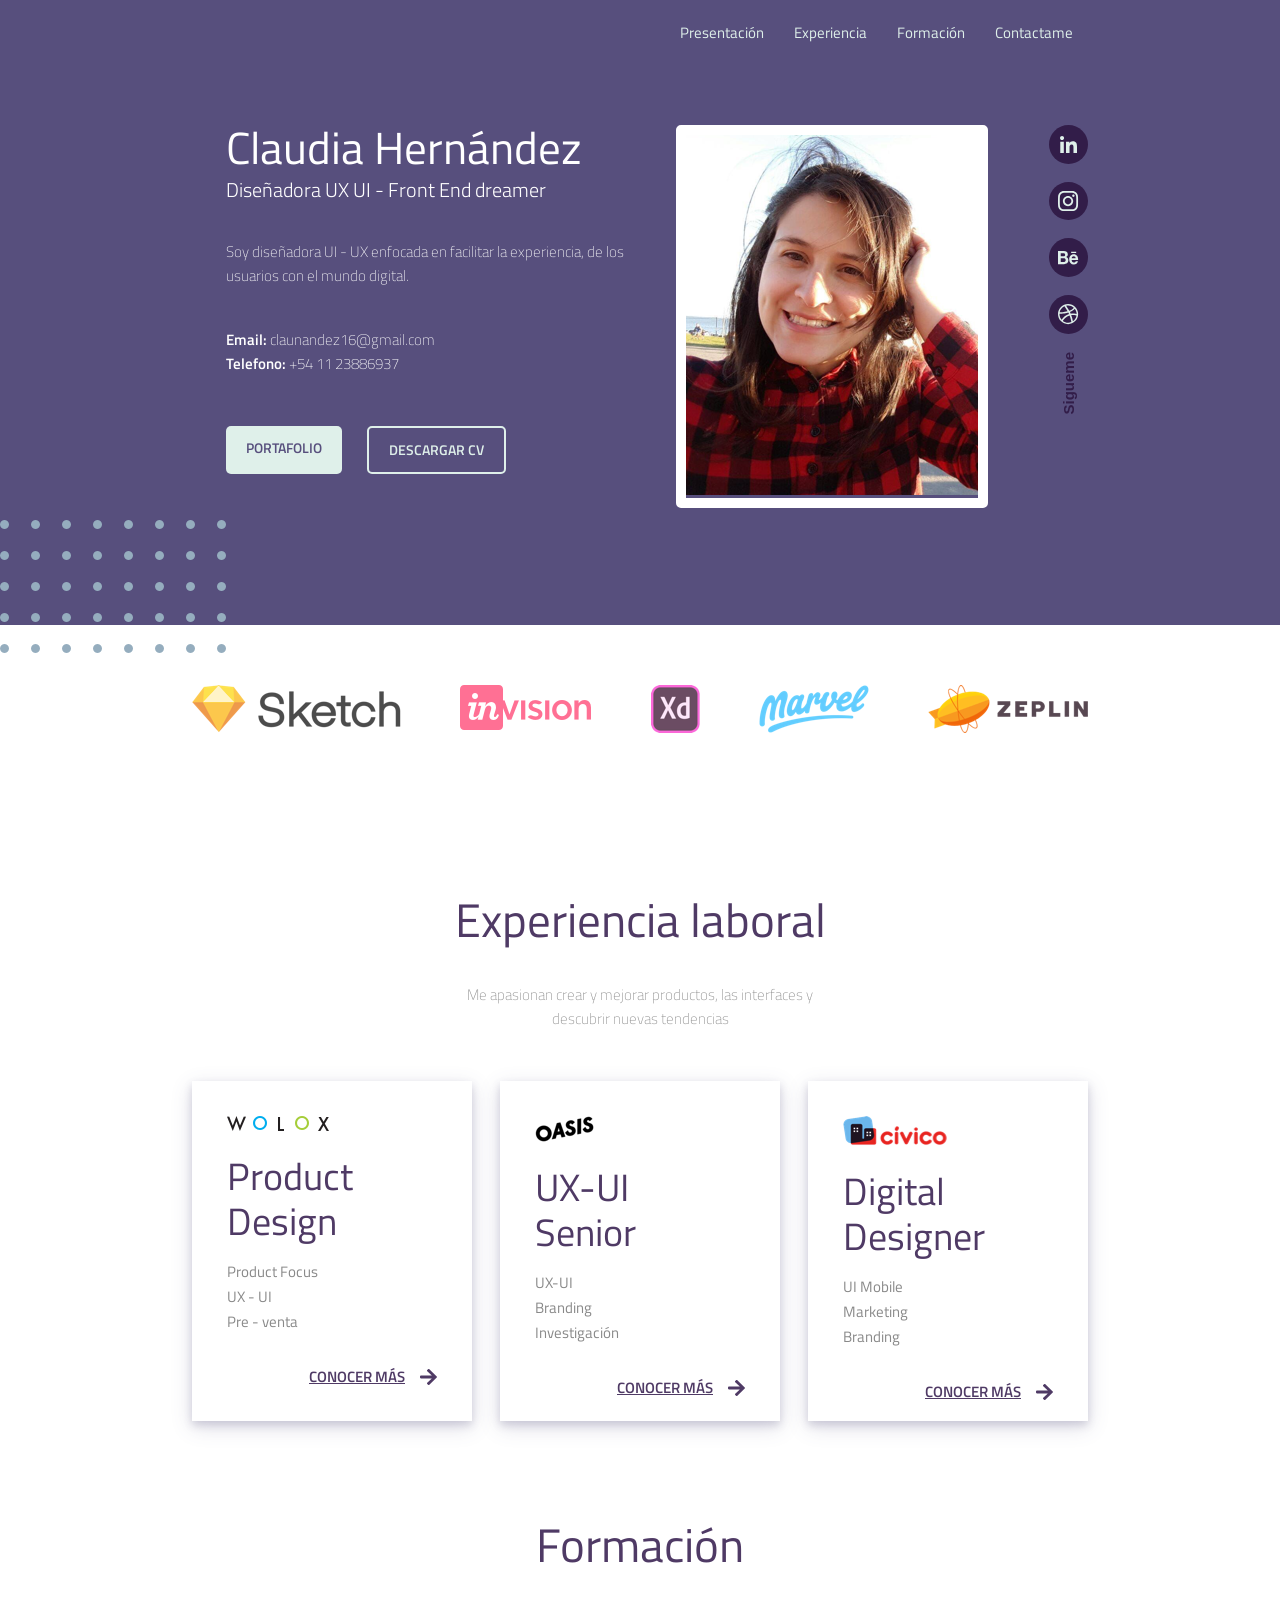
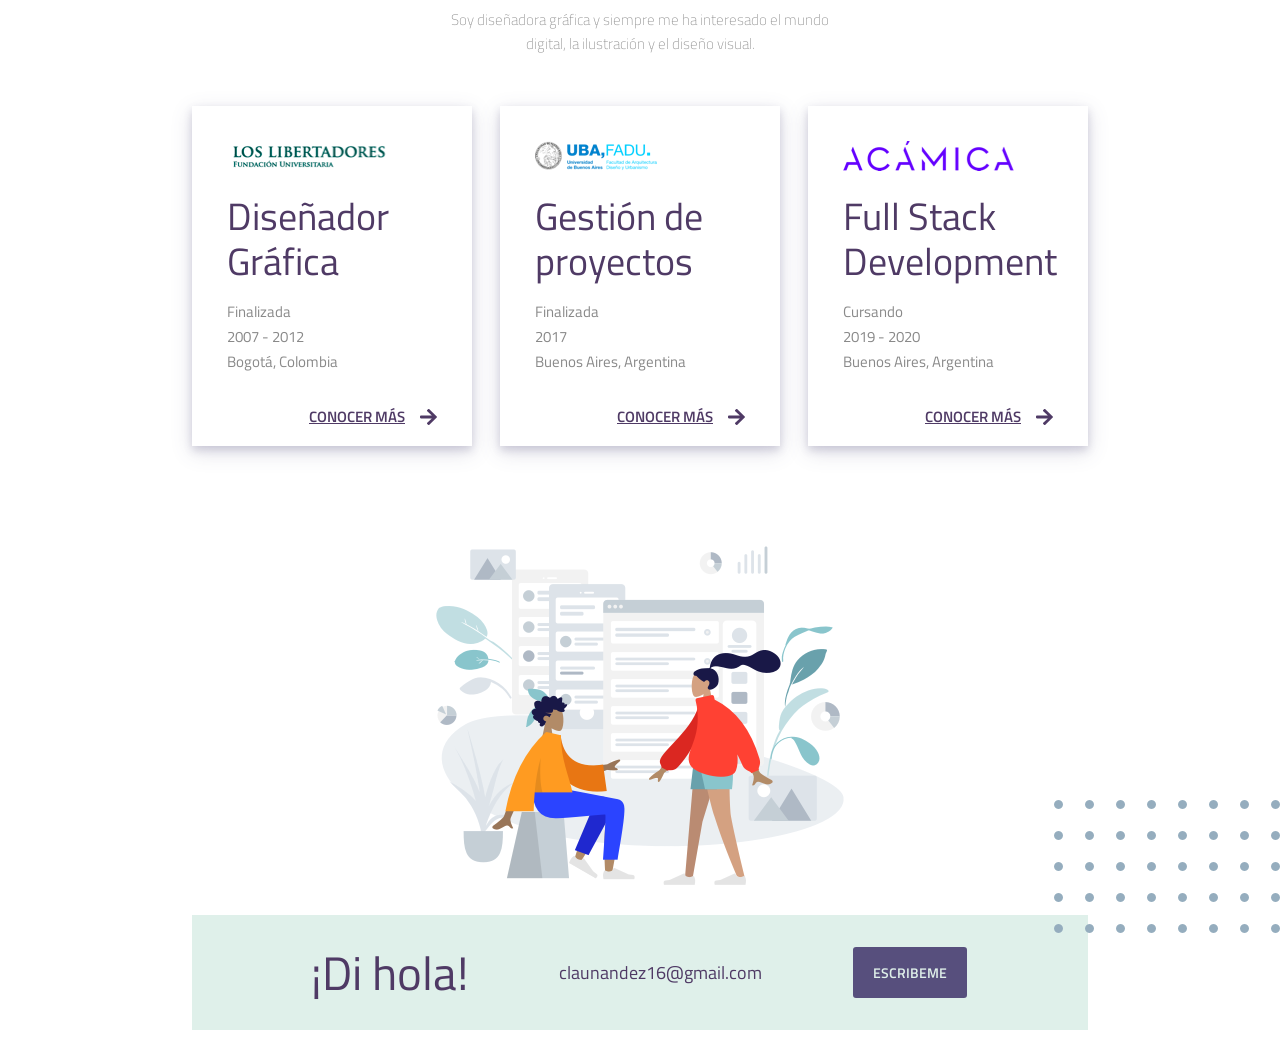
==== commit e2cca422: "Ajustes finales - entrega final" ====
--- a/cv.html
+++ b/cv.html
@@ -32,8 +32,8 @@
                     <p>Soy diseñadora UI - UX enfocada en facilitar la experiencia, de los usuarios con el mundo digital.</p>
                     <p><span>Email: </span>claunandez16@gmail.com <br><span>Telefono: </span> +54 11 23886937</p>
                     <div class="main_buttons">
-                        <button class="b_primary" name="button"><a href="https://www.behance.net/clodette" target="_blank">Portafolio</a></button>
-                        <button class="b_secondary" name="button"><a href="https://drive.google.com/file/d/1eKxVypLVcH1aI11pEOpkawXvYsY9GJwi/view?usp=sharing" target="_blank"> DESCARGAR CV</a></button>
+                        <a class="b_primary" href="https://www.behance.net/clodette" target="_blank">Portafolio</a>
+                        <a class="b_secondary" href="https://drive.google.com/file/d/1eKxVypLVcH1aI11pEOpkawXvYsY9GJwi/view?usp=sharing" target="_blank"> DESCARGAR CV</a>
                     </div>
                 </div>
                 <div class="photo">
